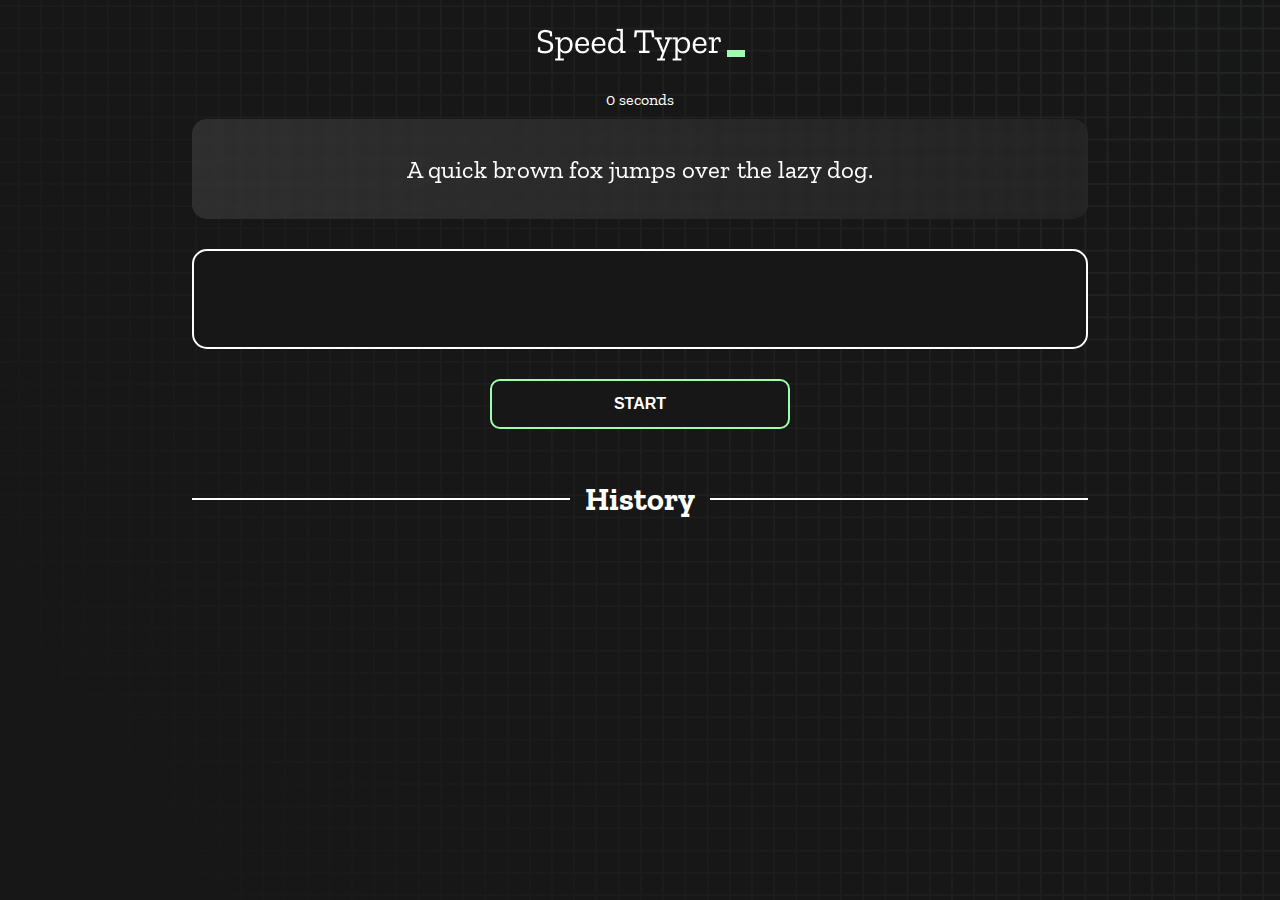
==== index.html @ 36b62d61 "Initial commit" ====
<!DOCTYPE html>
<html lang="en">
  <head>
    <meta charset="UTF-8" />
    <meta http-equiv="X-UA-Compatible" content="IE=edge" />
    <meta name="viewport" content="width=device-width, initial-scale=1.0" />
    <title>Speed Monster</title>
    <link rel="stylesheet" href="styles.css" />
    <link rel="preconnect" href="https://fonts.googleapis.com" />
    <link rel="preconnect" href="https://fonts.gstatic.com" crossorigin />
    <link
      href="https://fonts.googleapis.com/css2?family=Zilla+Slab:wght@300;400;500&display=swap"
      rel="stylesheet"
    />
  </head>
  <body>
    <h1 class="title"><img src="./logo.png" /></h1>
    <div id="show-time">0 seconds</div>

    <div class="box-container">
      <div id="question"></div>

      <div id="display" class="inactive"></div>

      <div class="buttons">
        <button id="starts">START</button>
      </div>

      <div class="divider-container">
        <div class="line"></div>
        <h1 class="title2">History</h1>
        <div class="line"></div>
      </div>
      <div id="histories"></div>
    </div>

    <div id="countdown"></div>
    <div id="modal-background" class="hidden"></div>
    <div id="result" class="hidden"></div>

    <script src="./history.js"></script>
    <script src="./script.js"></script>
  </body>
</html>
---- styles.css ----
* {
  padding: 0;
  margin: 0;
  box-sizing: border-box;
}

body {
  background-image: url("./bg.png");
  background-size: cover;
  background-position: left top;
  font-family: "Zilla Slab", serif;
}

.box-container {
  width: 70%;
  margin: 0 auto;
}

#question {
  height: 100px;
  display: flex;
  align-items: center;
  justify-content: center;
  color: white;
  font-size: 25px;
  border-radius: 15px;
  background: rgb(255, 255, 255);
  background: linear-gradient(
    92.49deg,
    rgba(255, 255, 255, 0.1) 0.18%,
    rgba(255, 255, 255, 0.05) 99.85%
  );
  backdrop-filter: blur(5px);
  margin-bottom: 30px;
}

#display {
  height: 100px;
  display: flex;
  flex-wrap: wrap;
  align-items: center;
  padding-left: 5rem;
  color: white;
  font-size: 32px;
  background-color: #171717;
  border: 2px solid #9dffad;
  border-radius: 15px;
}

#countdown {
  position: fixed;
  height: 100vh;
  width: 100vw;
  background-color: rgba(0, 0, 0, 0.8);
  top: 0;
  left: 0;
  display: flex;
  align-items: center;
  justify-content: center;
  font-size: 3rem;
  color: white;
  display: none;
}
#result {
  position: fixed;
  top: 10%; 
  left: 10%;
  transform: translate(-50%, -50%);
  height: 250px;
  width: 400px;
  background-color: #171717;
  border-radius: 15px;
  border: 2px solid #9dffad;
  color: white;
  text-align: center;
  padding: 2rem;
}
#show-time{
  text-align: center;
  color: white;
  margin: 10px 0;
}

.green {
  color: #9dffad;
}
.red {
  color: #eb6565;
}
.bold {
  font-weight: 700;
}
.inactive {
  border: 2px solid white !important;
}
.hidden {
  display: none;
}
.title {
  text-align: center;
  color: white;
  margin: 20px 0;
}

.divider-container {
  height: 80px;
  display: flex;
  justify-content: center;
  align-items: center;
  gap: 15px;
  margin: 0 auto;
}

.line {
  height: 2px;
  background: white;
  width: 100%;
}

.title2 {
  color: white;
  display: block;
}

.buttons {
  display: flex;
  justify-content: center;
  margin: 30px 0;
}
button {
  padding: 10px 20px;
  border: none;
  font-size: 16px;
  font-weight: bold;
  width: 300px;
  height: 50px;
  color: white;
  background-color: #171717;
  border-radius: 10px;
  border: 2px solid #9dffad;
  cursor: pointer;
}

#histories {
  display: flex;
  flex-wrap: wrap;
  justify-content: space-around;
}

.card {
  width: 100%;
  height: 100%;
  padding: 50px;
  display: flex;
  justify-content: space-between;
  align-items: center;
  padding: 20px 30px;
  color: white;
  border-radius: 15px;
  background: rgb(255, 255, 255);
  background: linear-gradient(
    92.49deg,
    rgba(255, 255, 255, 0.1) 0.18%,
    rgba(255, 255, 255, 0.05) 99.85%
  );
  backdrop-filter: blur(5px);
  margin-bottom: 30px;
}

#modal-background {
  background: rgb(255, 255, 255);
  background: linear-gradient(
    92.49deg,
    rgba(255, 255, 255, 0.1) 0.18%,
    rgba(255, 255, 255, 0.05) 99.85%
  );
  backdrop-filter: blur(5px);
  height: 100vh;
  width: 100%;
  position: fixed;
  top: 0;
}

@media only screen and (max-width: 700px) {
  .box-container {
    padding: 0 20px;
    width: 100%;
  }
  .card {
    flex-direction: column;
  }
}
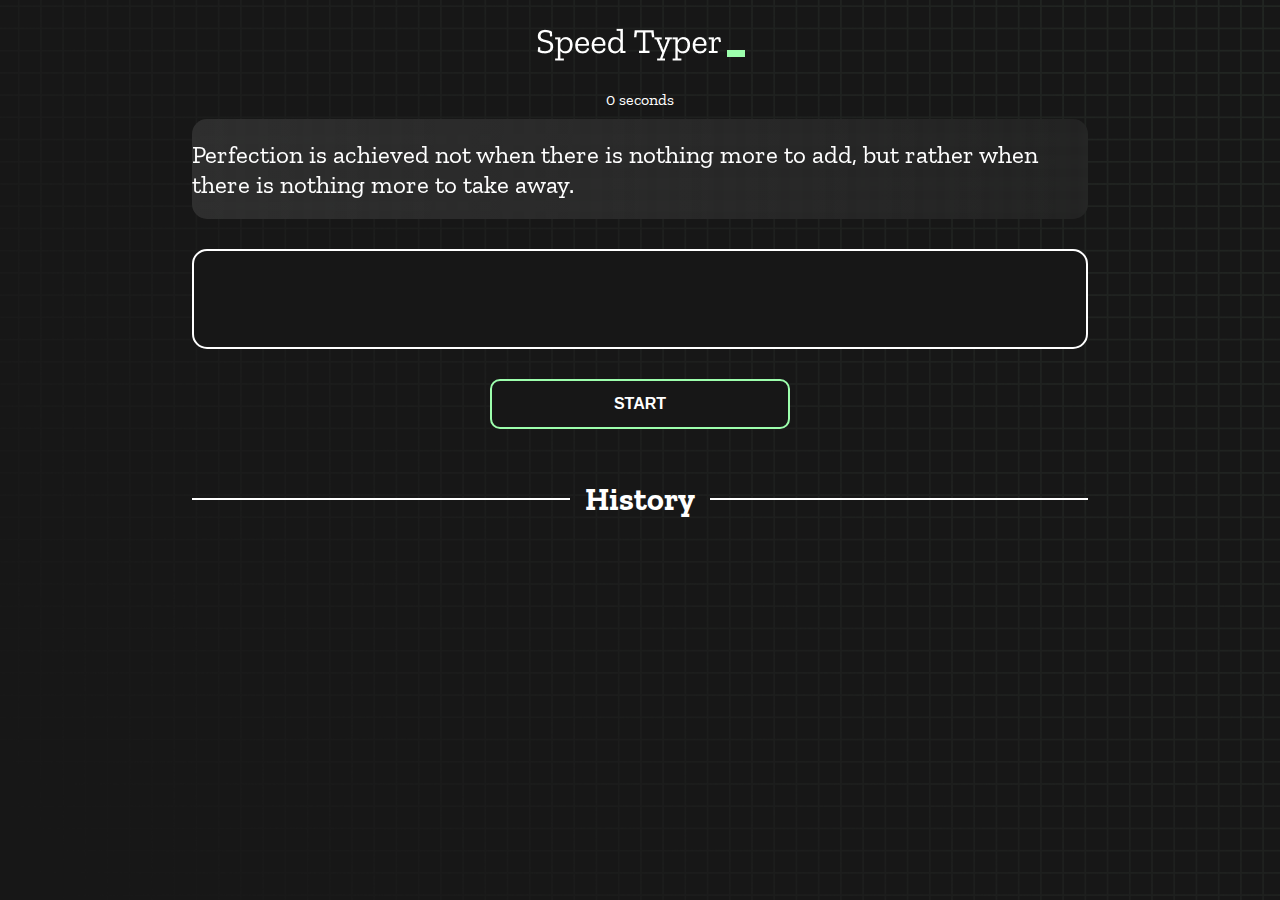
==== commit abbbfc13: "fixed the start button code" ====
--- a/index.html
+++ b/index.html
@@ -38,7 +38,7 @@
     <div id="modal-background" class="hidden"></div>
     <div id="result" class="hidden"></div>
 
-    <script src="./history.js"></script>
-    <script src="./script.js"></script>
+    <script src="history.js"></script>
+    <script src="script.js"></script>
   </body>
 </html>
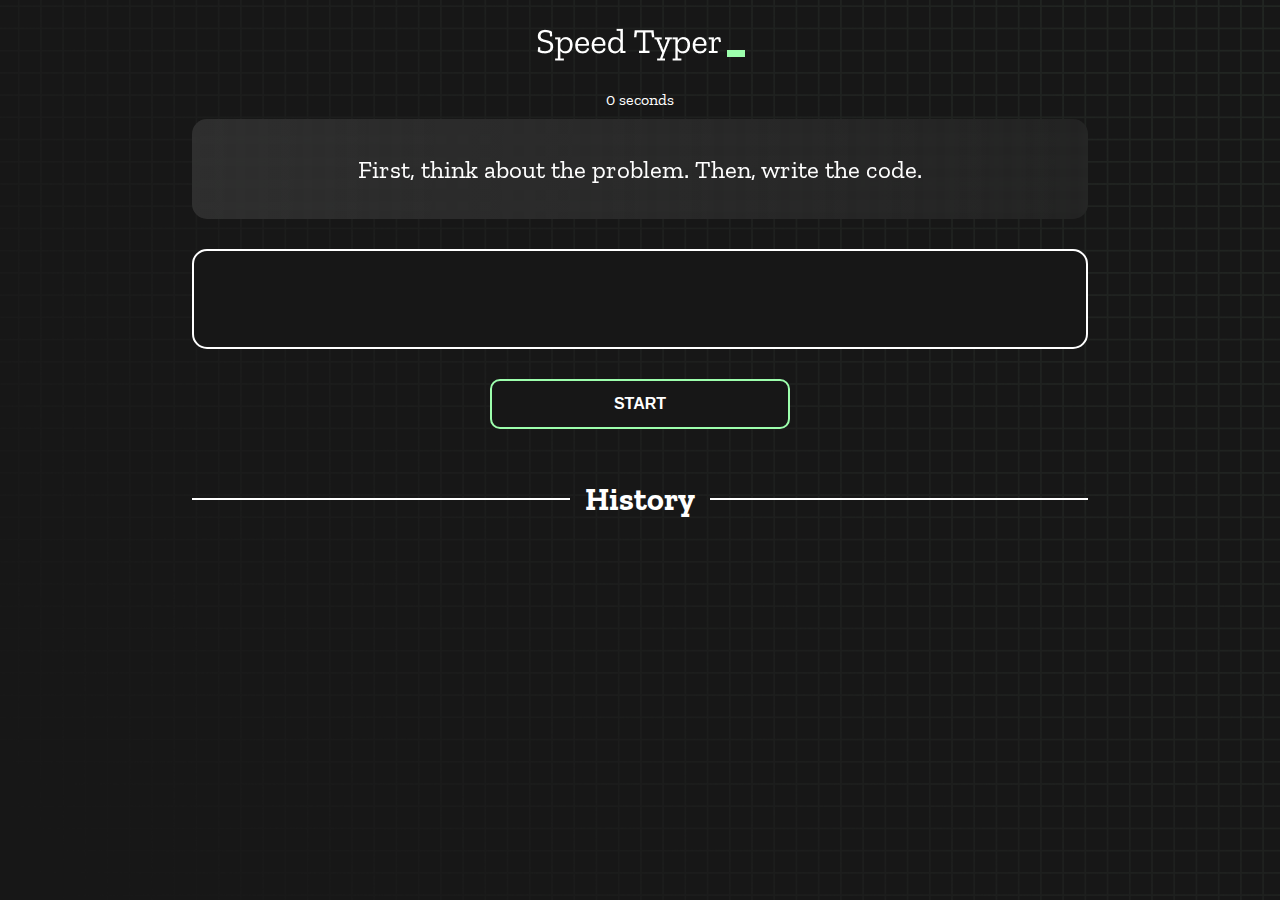
==== commit f8dd3cf4: "start button and count time fixed" ====
--- a/index.html
+++ b/index.html
@@ -12,9 +12,8 @@
       href="https://fonts.googleapis.com/css2?family=Zilla+Slab:wght@300;400;500&display=swap"
       rel="stylesheet"
     />
-  </head>
-  <body>
-    <h1 class="title"><img src="./logo.png" /></h1>
+  <countdownbody>
+    <h1 class="title"><img src="logo.png" /></h1>
     <div id="show-time">0 seconds</div>
 
     <div class="box-container">
--- a/styles.css
+++ b/styles.css
@@ -42,7 +42,7 @@
   padding-left: 5rem;
   color: white;
   font-size: 32px;
-  background-color: #171717;
+  background-color:#171717;
   border: 2px solid #9dffad;
   border-radius: 15px;
 }
@@ -91,7 +91,7 @@
   font-weight: 700;
 }
 .inactive {
-  border: 2px solid white !important;
+  border: 2px solid white!important;
 }
 .hidden {
   display: none;
@@ -178,6 +178,7 @@
   height: 100vh;
   width: 100%;
   position: fixed;
+  
   top: 0;
 }
 
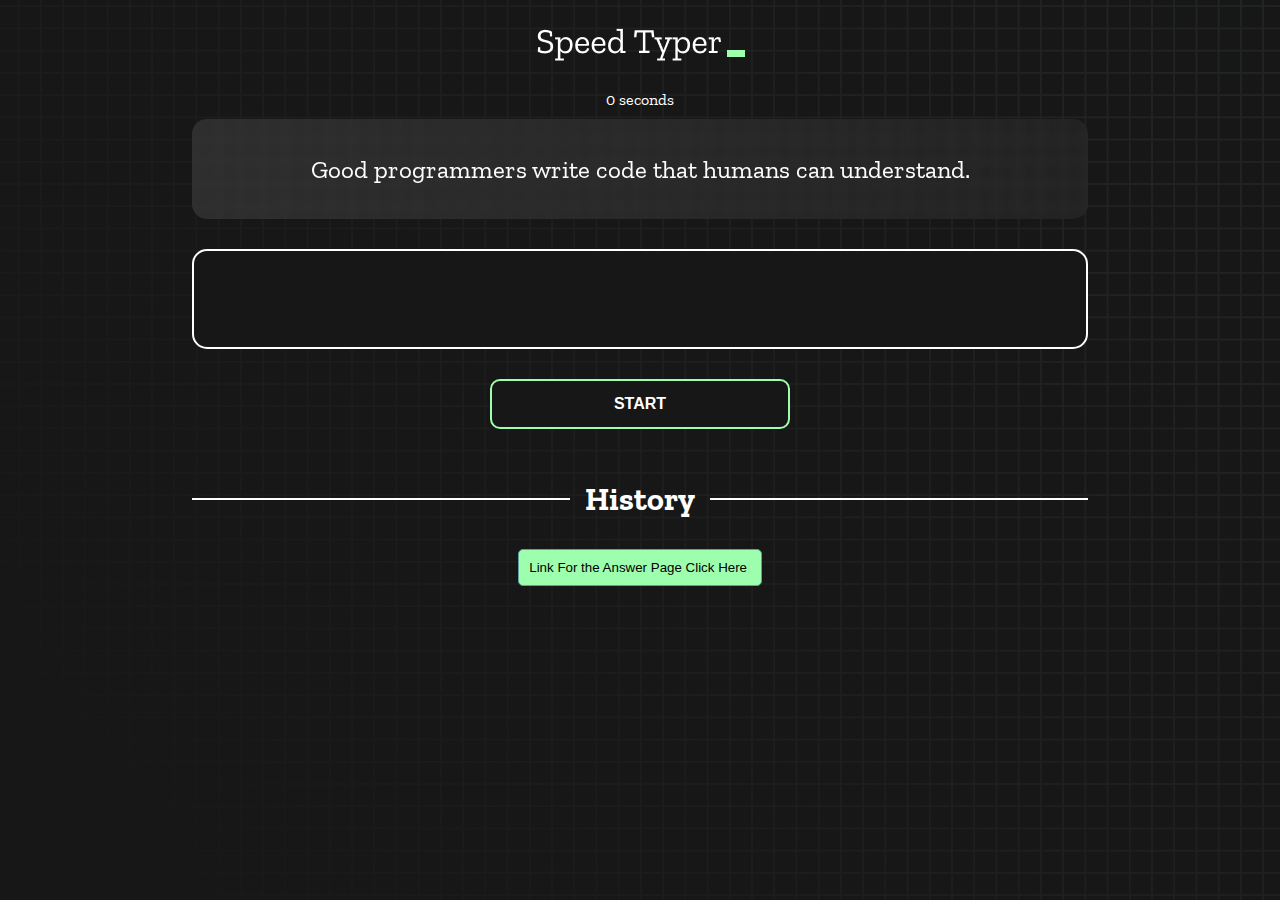
==== commit 18200c01: "link blog html on main index file" ====
--- a/index.html
+++ b/index.html
@@ -36,7 +36,10 @@
     <div id="countdown"></div>
     <div id="modal-background" class="hidden"></div>
     <div id="result" class="hidden"></div>
-
+    <div class="for-center">
+      <input class="other-html-page-btn" type=button onClick="location.href='blogs.html'"
+     value='Link For the Answer Page Click Here '>
+    </div>
     <script src="history.js"></script>
     <script src="script.js"></script>
   </body>
--- a/styles.css
+++ b/styles.css
@@ -65,7 +65,7 @@
   position: fixed;
   top: 10%; 
   left: 10%;
-  transform: translate(-50%, -50%);
+  transform: translate(100%, 100%);
   height: 250px;
   width: 400px;
   background-color: #171717;
@@ -142,9 +142,9 @@
 }
 
 #histories {
-  display: flex;
-  flex-wrap: wrap;
-  justify-content: space-around;
+  display: grid;
+  grid-template-columns: 1fr 1fr 1fr;
+  grid-gap:10px;
 }
 
 .card {
@@ -178,8 +178,21 @@
   height: 100vh;
   width: 100%;
   position: fixed;
-  
-  top: 0;
+}
+
+.other-html-page-btn {
+  padding: 10px ;
+  margin: 0 auto ;
+  background-color: #9dffad;
+  border: 1px solid cadetblue;
+  border-radius: 5px ;
+
+
+}
+.for-center{
+  text-align: center;
+  margin-top: 10px;
+  margin-bottom: 20px;
 }
 
 @media only screen and (max-width: 700px) {
@@ -190,4 +203,9 @@
   .card {
     flex-direction: column;
   }
-}
+  #histories{
+    display: flex;
+    flex-direction: column;
+    flex-wrap: wrap;
+  }
+}
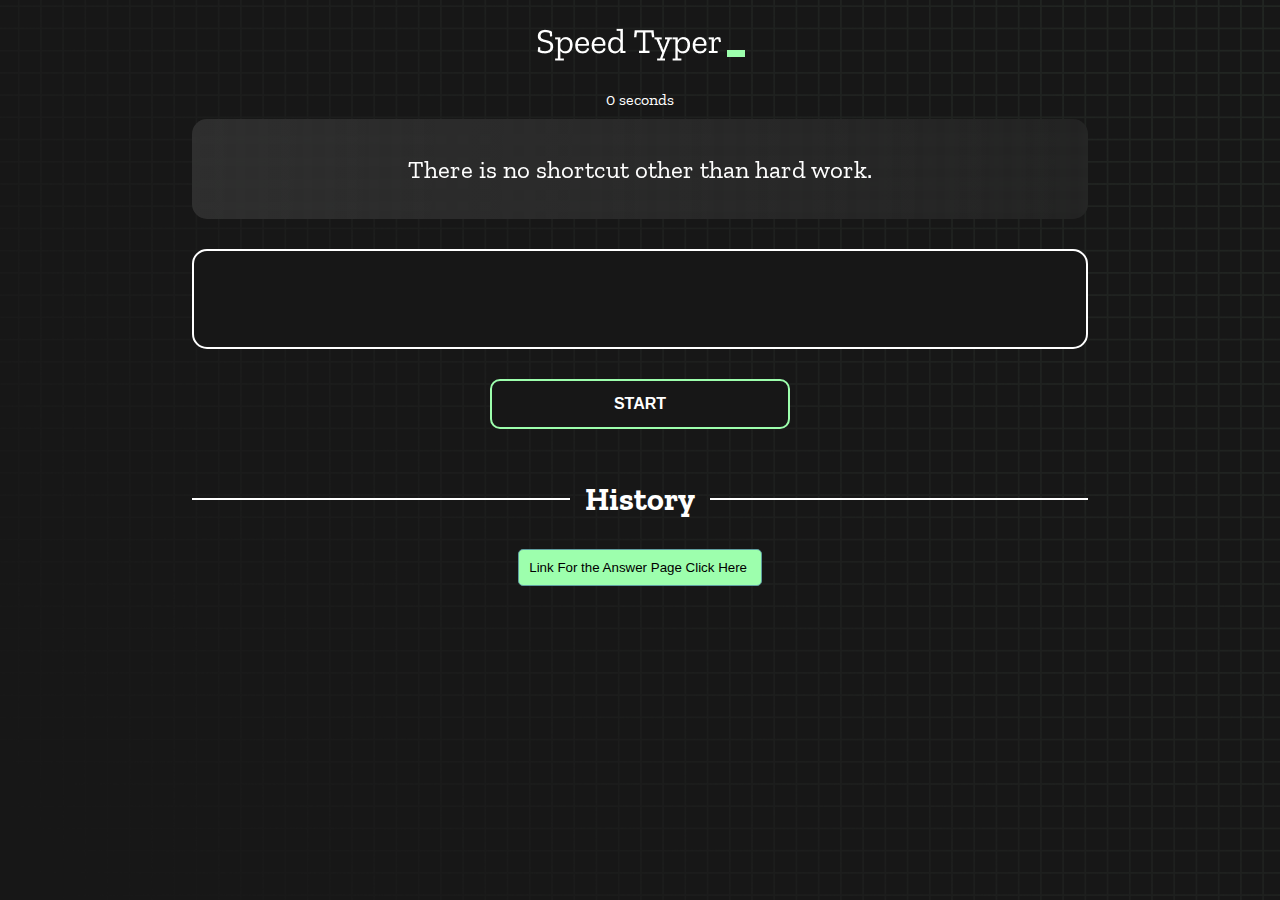
==== commit 8d474305: "create blog.html and link it to index.html button" ====
--- a/index.html
+++ b/index.html
@@ -37,7 +37,7 @@
     <div id="modal-background" class="hidden"></div>
     <div id="result" class="hidden"></div>
     <div class="for-center">
-      <input class="other-html-page-btn" type=button onClick="location.href='blogs.html'"
+      <input class="other-html-page-btn" type=button onClick="location.href='blog.html'"
      value='Link For the Answer Page Click Here '>
     </div>
     <script src="history.js"></script>
--- a/styles.css
+++ b/styles.css
@@ -179,7 +179,6 @@
   width: 100%;
   position: fixed;
 }
-
 .other-html-page-btn {
   padding: 10px ;
   margin: 0 auto ;
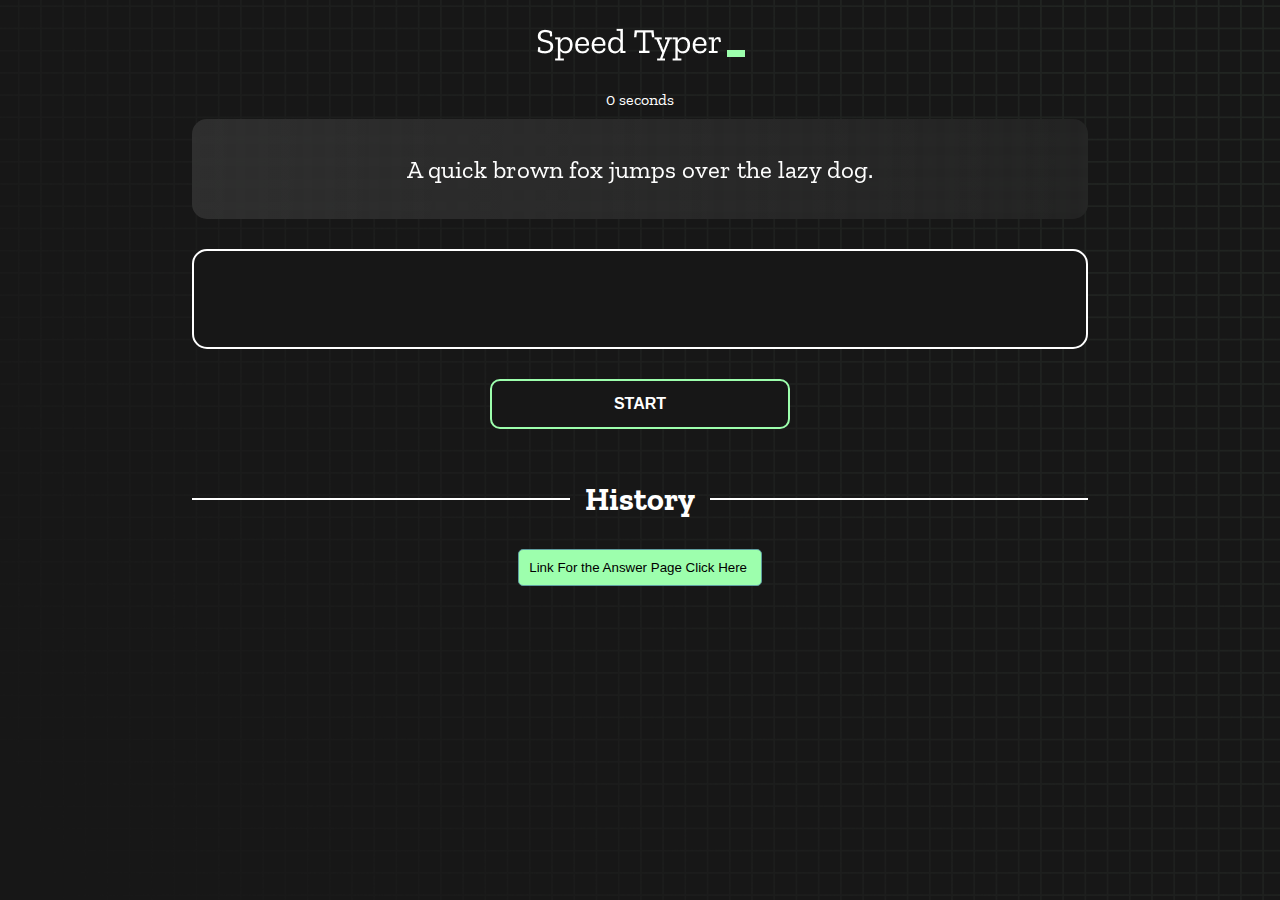
==== commit bb6bf8b7: "create heder section an write header" ====
--- a/index.html
+++ b/index.html
@@ -24,7 +24,7 @@
       <div class="buttons">
         <button id="starts">START</button>
       </div>
-
+      
       <div class="divider-container">
         <div class="line"></div>
         <h1 class="title2">History</h1>
